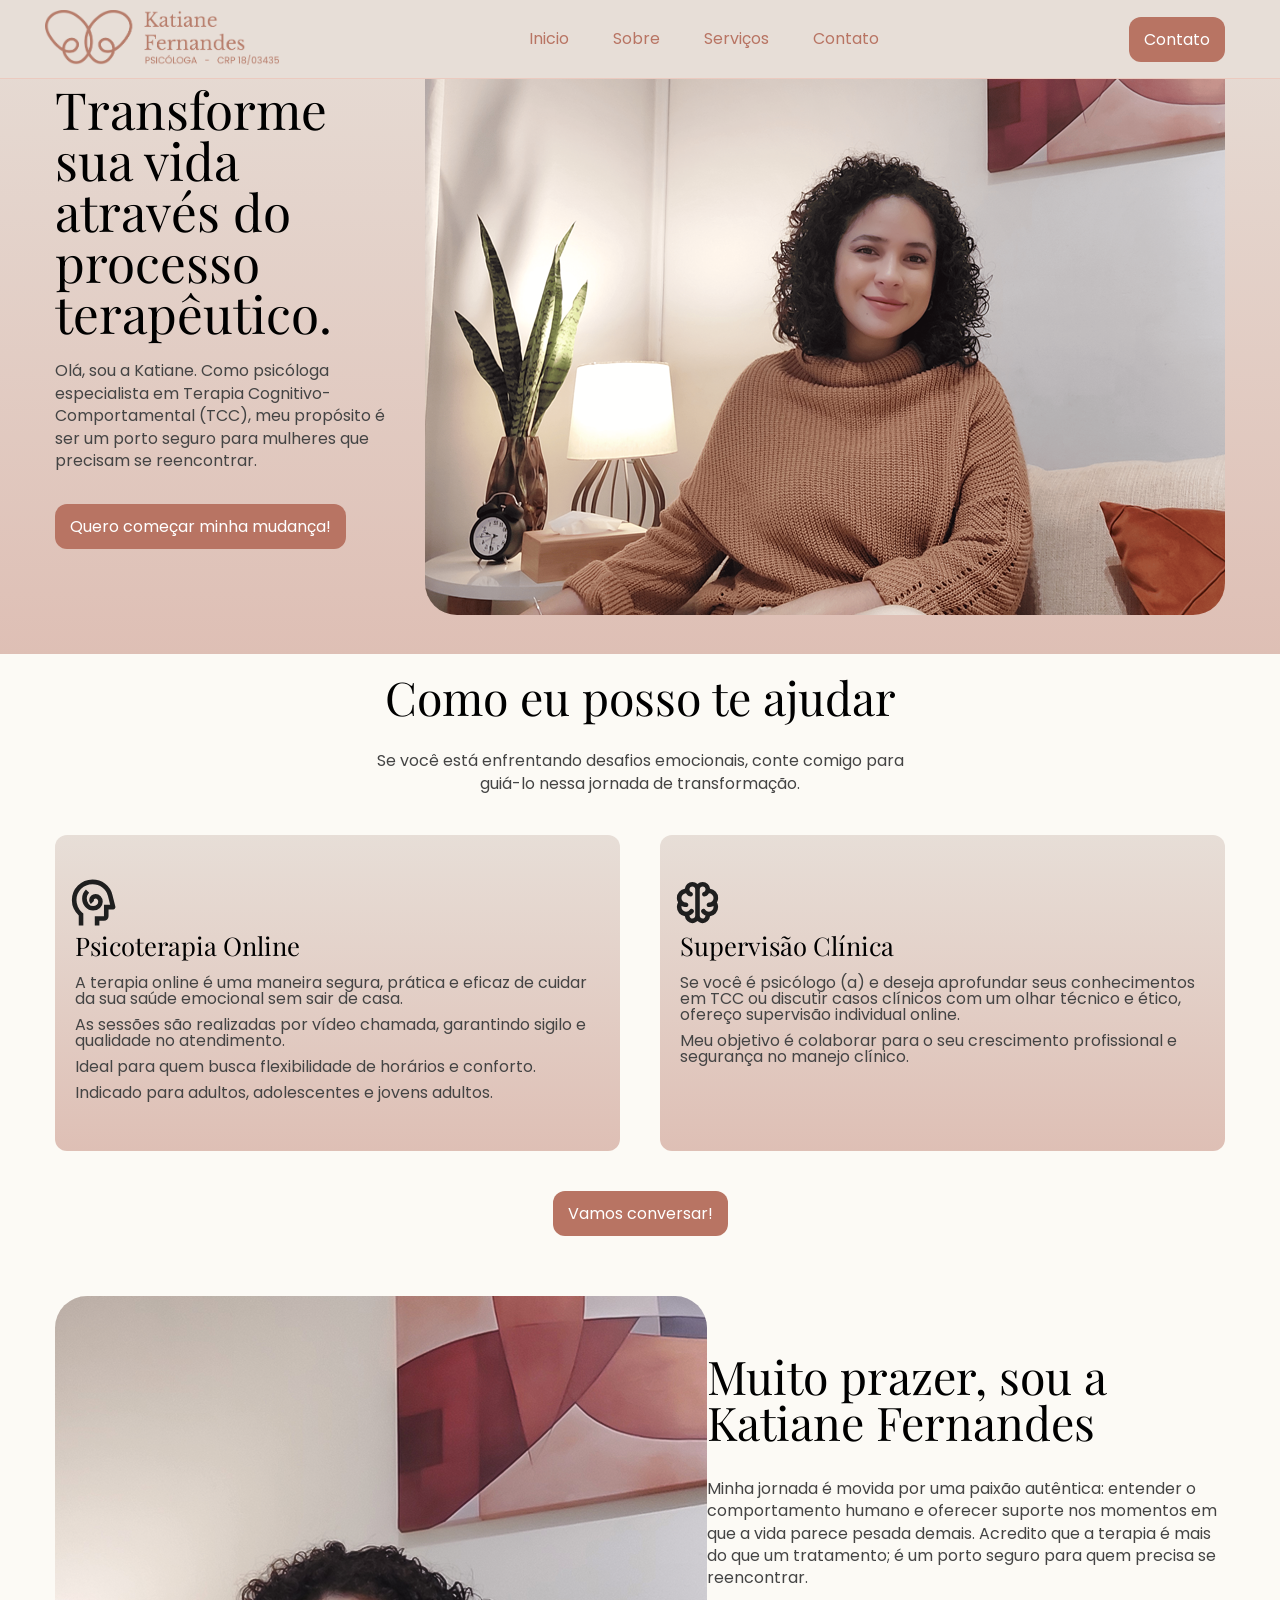
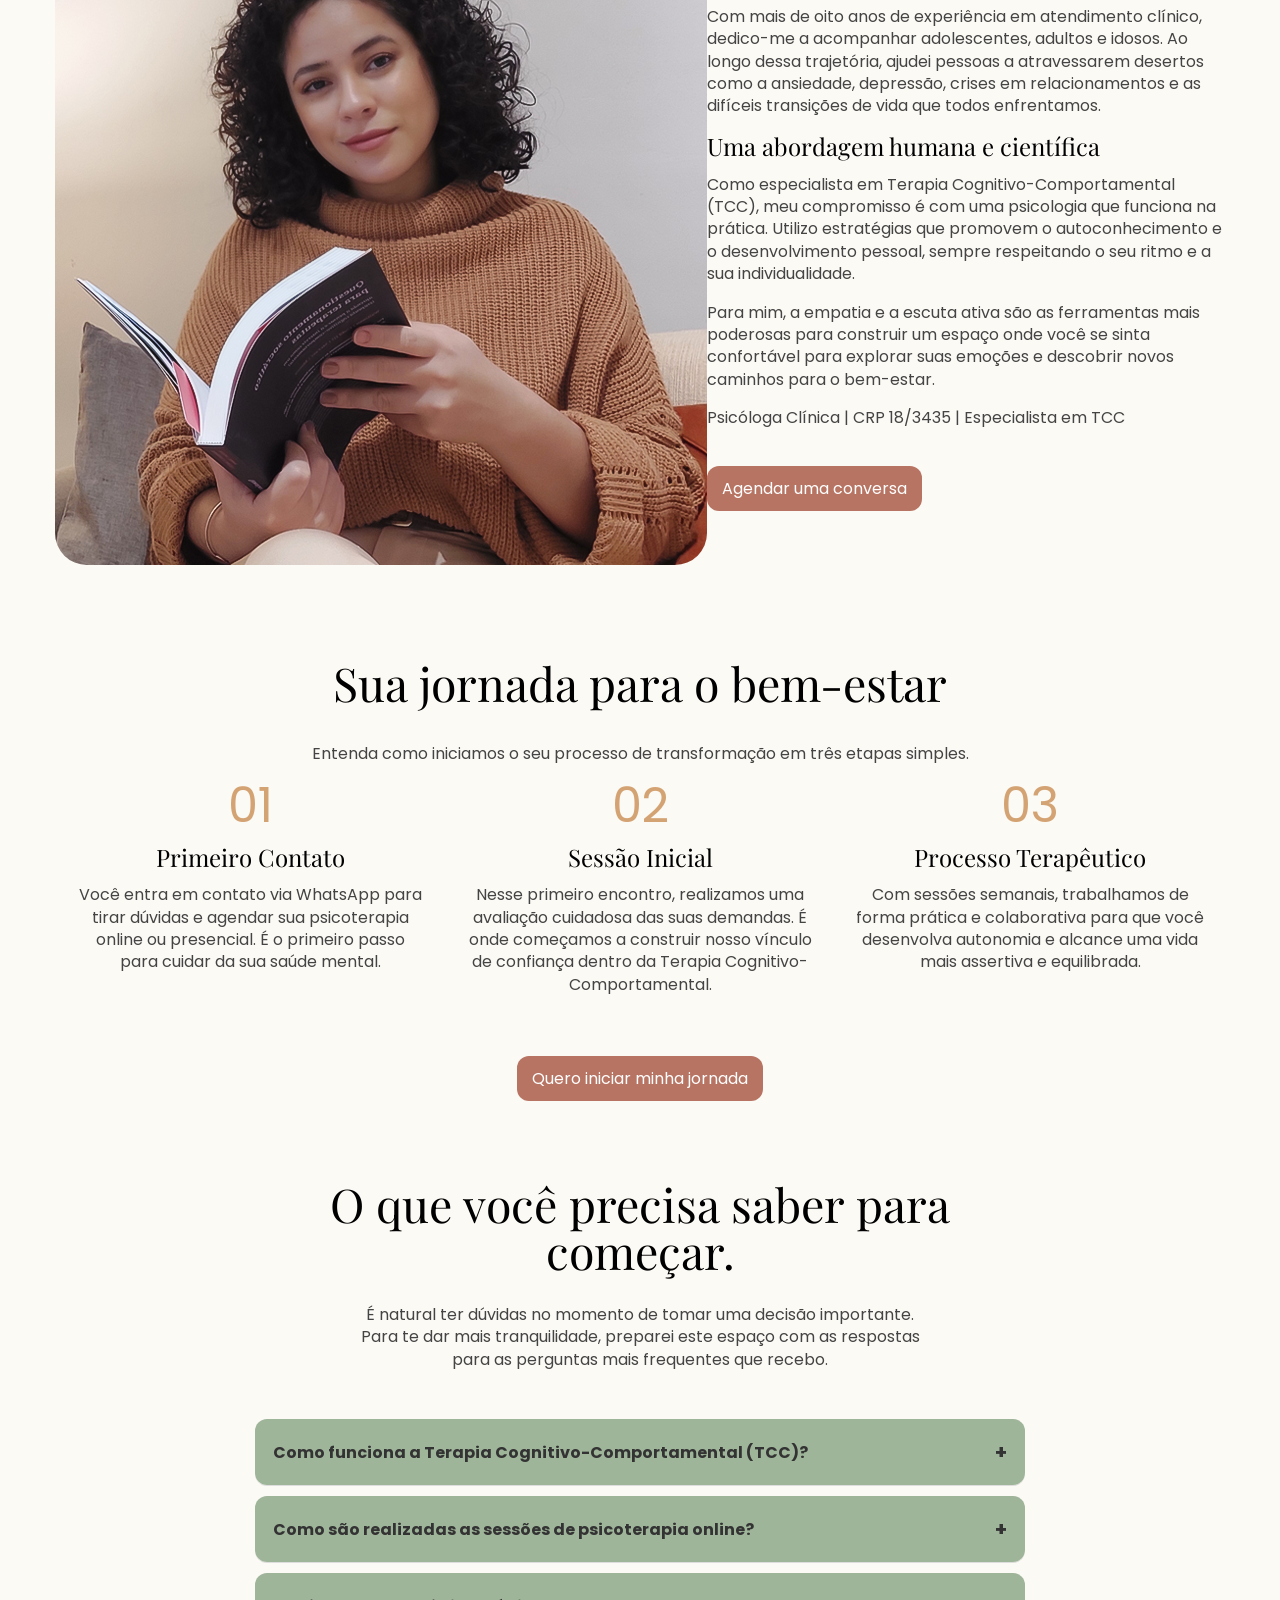
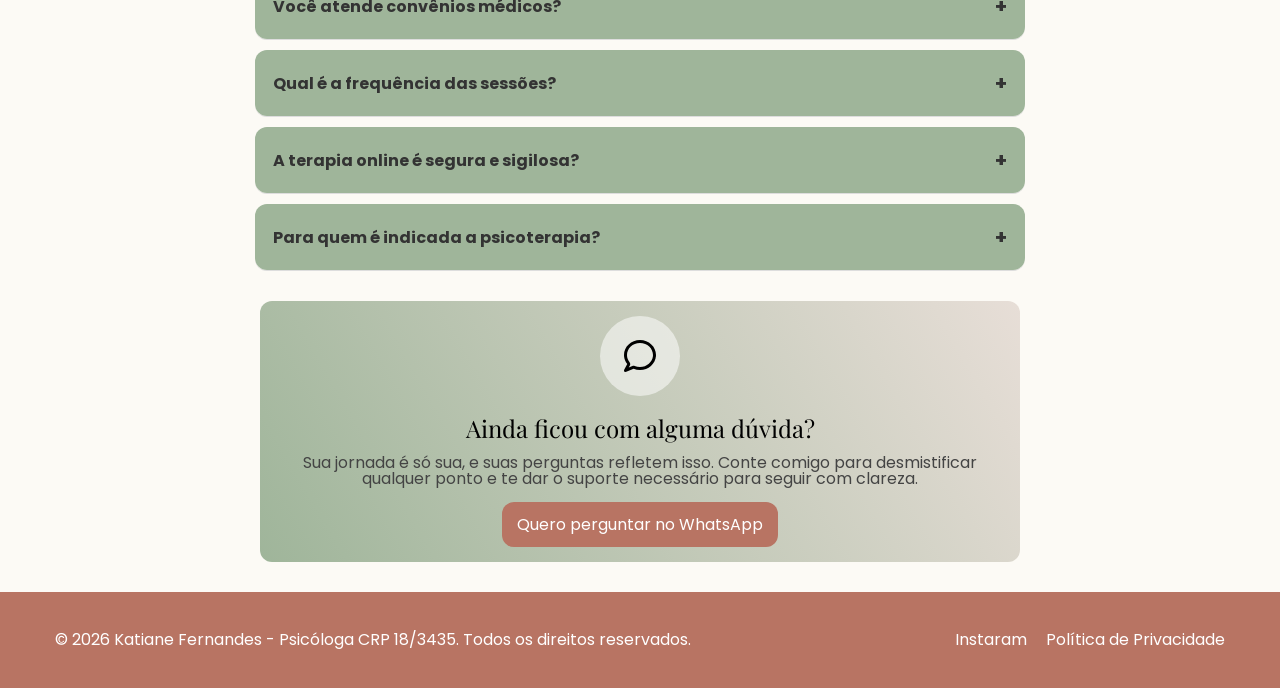
==== index.html @ 96942443 "Add files via upload" ====
<!doctype html>
<html lang="PT-BR" suppresshydrationwarning="true" data-lt-installed="true">
  <head>
    <meta charset="UTF-8" />
    <meta name="viewport" content="width=device-width, initial-scale=1.0" />

    <title>
      Psicóloga Online Katiane Fernandes | Terapia Cognitivo-Comportamental
      (TCC)
    </title>
    <meta
      name="description"
      content="Atendimento psicológico online para mulheres. Especialista em TCC e PBE, a Psicóloga Katiane Fernandes (CRP 18/3435) ajuda no tratamento de ansiedade, depressão e autoconhecimento. Agende sua consulta."
    />
    <meta
      name="keywords"
      content="Psicóloga Online, Terapia Cognitivo-Comportamental, TCC, Saúde Mental Mulher, Ansiedade, Depressão, Katiane Fernandes"
    />

    <meta property="og:title" content="Katiane Fernandes - Psicóloga TCC" />
    <meta
      property="og:description"
      content="Transforme sua vida através da psicoterapia online. Especialista em TCC."
    />
    <meta property="og:image" content="assets/katiane.png" />
    <meta property="og:url" content="https://katianefernandes.com.br" />
    <link rel="preconnect" href="https://fonts.googleapis.com" />

    <link rel="preconnect" href="https://fonts.gstatic.com" crossorigin />
    <link
      href="https://fonts.googleapis.com/css2?family=Playfair+Display:ital,wght@0,400..900;1,400..900&family=Poppins&display=swap"
      rel="stylesheet"
    />

    <link rel="stylesheet" href="css/main.css" />

    <script type="application/ld+json">
      {
        "@context": "https://schema.org",
        "@type": "Psychologist",
        "name": "Katiane Fernandes",
        "image": "https://katianefernandes.com.br/assets/katiane.png",
        "description": "Psicóloga especialista em Terapia Cognitivo-Comportamental.",
        "address": {
          "@type": "PostalAddress",
          "addressLocality": "Rio Branco",
          "addressRegion": "MT",
          "addressCountry": "BR"
        },
        "medicalSpecialty": "Psychotherapy",
        "url": "https://katianefernandes.com.br"
      }
    </script>
  </head>
  <body>
    <!--Menu-->
    <header class="header">
      <div class="container flex items-center justify-between">
        <div class="logo">
          <a href="https://katianefernandes.com.br">
            <img
              src="assets/logo-katiane.png"
              alt="Imagem com o logo da Psicóloga Katiane Fernandes, número do CRP 18/3435"
            />
          </a>
        </div>
        <nav class="menu hide-element">
          <a href="#hero">Inicio</a>
          <a href="#sobre">Sobre</a>
          <a href="#servicos">Serviços</a>
          <a href="#contato">Contato</a>
        </nav>
        <button class="btn-whatsapp" onclick="toggleModal()">Contato</button>
      </div>
    </header>
    <!--Fim do Menu-->

    <!--Hero-->

    <section id="hero" class="hero">
      <div class="container">
        <div class="container-hero flex items-center">
          <div style="margin-right: 40px">
            <h1>Transforme sua vida através do processo terapêutico.</h1>
            <p>
              Olá, sou a Katiane. Como psicóloga especialista em Terapia
              Cognitivo-Comportamental (TCC), meu propósito é ser um porto
              seguro para mulheres que precisam se reencontrar.
            </p>
            <button class="btn-whatsapp" onclick="toggleModal()">
              Quero começar minha mudança!
            </button>
          </div>
          <div class="img-hero">
            <img
              style="max-width: 800px; border-radius: 2rem"
              src="assets/katiane.png"
              alt="Katiane Fernandes, Psicóloga Clínica especialista em TCC e PBE atendendo em seu consultório."
            />
          </div>
        </div>
      </div>
    </section>

    <section id="servicos" class="servicos-container">
      <div class="container">
        <h2>Como eu posso te ajudar</h2>
        <p>
          Se você está enfrentando desafios emocionais, conte comigo para
          guiá-lo nessa jornada de transformação.
        </p>
      </div>

      <div class="container flex justify-between">
        <div class="card-servicos">
          <div>
            <img
              src="assets/adulto.svg"
              alt="Icone de uma pessoa"
              aria-hidden="true"
            />
            <h3>Psicoterapia Online</h3>

            <ul>
              <li>
                <p>
                  A terapia online é uma maneira segura, prática e eficaz de
                  cuidar da sua saúde emocional sem sair de casa.
                </p>
              </li>
              <li>
                <p>
                  As sessões são realizadas por vídeo chamada, garantindo sigilo
                  e qualidade no atendimento.
                </p>
              </li>
              <li>
                <p>
                  Ideal para quem busca flexibilidade de horários e conforto.
                </p>
              </li>
              <li>
                <p>Indicado para adultos, adolescentes e jovens adultos.</p>
              </li>
            </ul>
          </div>
        </div>

        <div class="card-servicos">
          <div>
            <img
              src="assets/brain.svg"
              alt="Icone de uma pessoa"
              aria-hidden="true"
            />
            <h3>Supervisão Clínica</h3>
            <ul>
              <li>
                <p>
                  Se você é psicólogo (a) e deseja aprofundar seus conhecimentos
                  em TCC ou discutir casos clínicos com um olhar técnico e
                  ético, ofereço supervisão individual online.
                </p>
              </li>
              <li>
                <p>
                  Meu objetivo é colaborar para o seu crescimento profissional e
                  segurança no manejo clínico.
                </p>
              </li>
            </ul>
          </div>
        </div>
      </div>
      <button class="btn btn-whatsapp" onclick="toggleModal()">
        Vamos conversar!
      </button>
    </section>

    <section id="sobre" class="sobre">
      <div class="container flex">
        <div class="img-hero">
          <img
            style="max-width: 800px; border-radius: 2rem"
            src="assets/katiane2.png"
            alt="Katiane Fernandes, Psicóloga Clínica especialista em TCC e PBE atendendo em seu consultório."
          />
        </div>
        <div class="container-hero flex items-center">
          <div>
            <h2>Muito prazer, sou a Katiane Fernandes</h2>

            <p>
              Minha jornada é movida por uma paixão autêntica:
              <strong>entender o comportamento humano</strong> e oferecer
              suporte nos momentos em que a vida parece pesada demais. Acredito
              que a terapia é mais do que um tratamento; é um
              <strong>porto seguro</strong> para quem precisa se reencontrar.
            </p>

            <p>
              Com mais de
              <strong>oito anos de experiência em atendimento clínico</strong>,
              dedico-me a acompanhar adolescentes, adultos e idosos. Ao longo
              dessa trajetória, ajudei pessoas a atravessarem desertos como a
              <strong>ansiedade, depressão</strong>, crises em relacionamentos e
              as difíceis transições de vida que todos enfrentamos.
            </p>

            <h3>Uma abordagem humana e científica</h3>
            <p>
              Como especialista em
              <strong>Terapia Cognitivo-Comportamental (TCC)</strong>, meu
              compromisso é com uma psicologia que funciona na prática. Utilizo
              estratégias que promovem o <strong>autoconhecimento</strong> e o
              desenvolvimento pessoal, sempre respeitando o seu ritmo e a sua
              individualidade.
            </p>

            <p>
              Para mim, a <strong>empatia e a escuta ativa</strong> são as
              ferramentas mais poderosas para construir um espaço onde você se
              sinta confortável para explorar suas emoções e descobrir novos
              caminhos para o bem-estar.
            </p>

            <div class="info-adicional">
              <p>Psicóloga Clínica | CRP 18/3435 | Especialista em TCC</p>
            </div>

            <button
              class="btn-whatsapp"
              onclick="toggleModal()"
              style="margin-top: 20px"
            >
              Agendar uma conversa
            </button>
          </div>
        </div>
      </div>
    </section>

    <section class="jornada-container" id="como-funciona">
      <div class="container">
        <div>
          <h2>Sua jornada para o bem-estar</h2>
          <p>
            Entenda como iniciamos o seu processo de transformação em três
            etapas simples.
          </p>
        </div>

        <div class="flex justify-between wrap">
          <div class="card-jornada">
            <div style="font-size: 3rem; color: #d4a373; margin-bottom: 15px">
              01
            </div>
            <h3>Primeiro Contato</h3>
            <p>
              Você entra em contato via WhatsApp para tirar dúvidas e agendar
              sua
              <strong>psicoterapia online</strong> ou presencial. É o primeiro
              passo para cuidar da sua <strong>saúde mental</strong>.
            </p>
          </div>

          <div class="card-jornada">
            <div style="font-size: 3rem; color: #d4a373; margin-bottom: 15px">
              02
            </div>
            <h3>Sessão Inicial</h3>
            <p>
              Nesse primeiro encontro, realizamos uma avaliação cuidadosa das
              suas demandas. É onde começamos a construir nosso vínculo de
              confiança dentro da
              <strong>Terapia Cognitivo-Comportamental</strong>.
            </p>
          </div>

          <div class="card-jornada">
            <div style="font-size: 3rem; color: #d4a373; margin-bottom: 15px">
              03
            </div>
            <h3>Processo Terapêutico</h3>
            <p>
              Com sessões semanais, trabalhamos de forma prática e colaborativa
              para que você desenvolva autonomia e alcance uma vida mais
              assertiva e equilibrada.
            </p>
          </div>
        </div>

        <div style="text-align: center; margin-top: 40px">
          <button class="btn-whatsapp" onclick="toggleModal()">
            Quero iniciar minha jornada
          </button>
        </div>
      </div>
    </section>

    <section class="faq-container">
      <div class="container flex wrap center-justify">
        <h2>O que você precisa saber para começar.</h2>
        <p>
          É natural ter dúvidas no momento de tomar uma decisão importante. Para
          te dar mais tranquilidade, preparei este espaço com as respostas para
          as perguntas mais frequentes que recebo.
        </p>
      </div>

      <div class="faq-item">
        <button class="faq-question">
          Como funciona a Terapia Cognitivo-Comportamental (TCC)?
          <span class="icon">+</span>
        </button>
        <div class="faq-answer">
          <p>
            A TCC é uma abordagem focada no presente e orientada a metas.
            Trabalhamos juntos para identificar e modificar padrões de
            pensamentos e comportamentos que geram sofrimento, buscando
            estratégias práticas para lidar com os desafios do dia a dia.
          </p>
        </div>
      </div>

      <div class="faq-item">
        <button class="faq-question">
          Como são realizadas as sessões de psicoterapia online?<span
            class="icon"
            >+</span
          >
        </button>
        <div class="faq-answer">
          <p>
            As sessões são feitas via videochamada (geralmente Google Meet ou
            WhatsApp), com duração de 50 minutos. É necessário que você esteja
            em um local reservado para garantir sua privacidade e uma boa
            conexão de internet.
          </p>
        </div>
      </div>

      <div class="faq-item">
        <button class="faq-question">
          Você atende convênios médicos?<span class="icon">+</span>
        </button>
        <div class="faq-answer">
          <p>
            Os atendimentos são particulares, porém, emito recibos que podem ser
            utilizados para solicitar o reembolso junto ao seu plano de saúde,
            dependendo das condições do seu contrato.
          </p>
        </div>
      </div>

      <div class="faq-item">
        <button class="faq-question">
          Qual é a frequência das sessões? <span class="icon">+</span>
        </button>
        <div class="faq-answer">
          <p>
            Normalmente, as sessões ocorrem uma vez por semana. Essa
            regularidade é fundamental, especialmente no início do processo,
            para que possamos estabelecer um vínculo terapêutico sólido e obter
            resultados efetivos.
          </p>
        </div>
      </div>

      <div class="faq-item">
        <button class="faq-question">
          A terapia online é segura e sigilosa? <span class="icon">+</span>
        </button>
        <div class="faq-answer">
          <p>
            im. O sigilo ético profissional é um pilar da psicologia e se aplica
            integralmente ao atendimento online, seguindo as diretrizes do
            Conselho Federal de Psicologia (CFP).
          </p>
        </div>
      </div>

      <div class="faq-item">
        <button class="faq-question">
          Para quem é indicada a psicoterapia? <span class="icon">+</span>
        </button>
        <div class="faq-answer">
          <p>
            Para qualquer pessoa que deseje autoconhecimento ou que esteja
            enfrentando dificuldades emocionais como ansiedade, depressão,
            estresse, problemas de relacionamento ou transições de vida.
          </p>
        </div>
      </div>
    </section>

    <section id="contato" class="contato-container">
      <div class="container">
        <div class="img">
          <img src="assets/comment.svg" alt="Icone de balão" />
        </div>
        <h3>Ainda ficou com alguma dúvida?</h3>
        <p>
          Sua jornada é só sua, e suas perguntas refletem isso. Conte comigo
          para desmistificar qualquer ponto e te dar o suporte necessário para
          seguir com clareza.
        </p>
        <button class="btn btn-whatsapp" onclick="toggleModal()">
          Quero perguntar no WhatsApp
        </button>
      </div>
    </section>

    <div class="modal-overlay" id="modalOverlay">
      <div class="modal-content">
        <span class="close-btn" onclick="toggleModal()">&times;</span>
        <p>
          Preencha os campos abaixo para que a Dra. Katiane possa te ajudar da
          melhor forma.
        </p>
        <input type="text" id="nome" placeholder="Seu nome" required />
        <textarea
          id="mensagem"
          placeholder="Como posso ajudar?"
          required
        ></textarea>
        <button class="btn-send" onclick="enviarWhatsApp()">
          Enviar para WhatsApp
        </button>
      </div>
    </div>

    <!--footer-->
    <footer class="footer">
      <div class="container flex items-center justify-between">
        <div>
          <p>
            © 2026 Katiane Fernandes - Psicóloga CRP 18/3435. Todos os direitos
            reservados.
          </p>
        </div>
        <nav class="nav-footer">
          <a href="https://www.instagram.com/psikatianeefernandes/">Instaram</a>
          <a href="/politica-privacidade.html">Política de Privacidade</a>
        </nav>
      </div>
    </footer>

    <script src="js/app.js"></script>
  </body>
</html>
---- css/main.css ----
/* VARIAVEIS */
:root {
  --cor-principal: #b87463;
  --cor-secundaria: #9fb59a;
  --fundo-claro: #e7ded7;
  --apoio-quente: #d8b8a2;
  --bg-color: #fcfaf5;
}

/* RESET CSS */

html,
body,
div,
span,
applet,
object,
iframe,
h1,
h2,
h3,
h4,
h5,
h6,
p,
blockquote,
pre,
a,
abbr,
acronym,
address,
big,
cite,
code,
del,
dfn,
em,
img,
ins,
kbd,
q,
s,
samp,
small,
strike,
strong,
sub,
sup,
tt,
var,
b,
u,
i,
center,
dl,
dt,
dd,
ol,
ul,
li,
fieldset,
form,
label,
legend,
table,
caption,
tbody,
tfoot,
thead,
tr,
th,
td,
article,
aside,
canvas,
details,
embed,
figure,
figcaption,
footer,
header,
hgroup,
menu,
nav,
output,
ruby,
section,
summary,
time,
mark,
audio,
video {
  margin: 0;
  padding: 0;
  border: 0;
  font-size: 100%;
  font: inherit;
  vertical-align: baseline;
}
/* HTML5 display-role reset for older browsers */
article,
aside,
details,
figcaption,
figure,
footer,
header,
hgroup,
menu,
nav,
section {
  display: block;
}
body {
  line-height: 1;
}
ol,
ul {
  list-style: none;
}
blockquote,
q {
  quotes: none;
}
blockquote:before,
blockquote:after,
q:before,
q:after {
  content: "";
  content: none;
}
table {
  border-collapse: collapse;
  border-spacing: 0;
}

a {
  text-decoration: none;
}

p {
  color: #444444;
}

html {
  scroll-behavior: smooth;
}

body,
button,
input,
textarea {
  font-family: "Poppins", sans-serif;
  font-weight: 400;
  font-style: normal;
  background-color: var(--bg-color);
}

h1,
h2,
h3 {
  font-family: "Playfair Display", serif;
  font-optical-sizing: auto;
  font-style: normal;
  color: black;
}

/* buttons */

.btn {
  margin: 0 auto;
  display: block;
}

.btn-whatsapp {
  background: var(--cor-principal);
  border: none;
  font-family: "Poppins", sans-serif;
  color: white;
  padding: 10px 15px;
  font-size: 1em;
  border-radius: 12px;
  cursor: pointer;
  transition: all 0.2s ease-in-out;
}

.btn-whatsapp:hover,
.btn-whatsapp:active {
  transform: scale(1.05);
}

/* CLASSES */

.container {
  width: 100%;
  max-width: 1170px;
  margin: 0 auto;
  box-sizing: border-box;
}

.flex {
  display: flex;
}

.wrap {
  flex-wrap: wrap;
}

.items-center {
  align-items: center;
}

.justify-between {
  justify-content: space-between;
}

.center-justify {
  justify-content: center;
}

.around-space {
  justify-content: space-around;
}

.header {
  border-bottom: 1px solid #eeafa070;
  position: sticky;
  top: 0;
  left: 0;
  width: 100%;
  z-index: 1000;
  padding: 10px 0;
  background-color: #e7ded7;
}

.menu a {
  padding: 0 20px;
}

.menu a,
.nav-footer {
  text-decoration: none;
  color: var(--cor-principal);
}

.menu a:hover {
  text-decoration: underline;
}

.logo a img {
  height: 55px;
  margin-left: -10px;
}

.hero {
  margin-top: -100px;
  background: linear-gradient(
    180deg,
    rgba(231, 222, 215, 1) 0%,
    rgba(184, 116, 99, 0.44) 100%
  );
}

.hero .container-hero {
  min-height: 75vh;
}

.hero .container-hero h1 {
  font-size: 3.2rem;
  margin-bottom: 1.3rem;
}

.hero .container-hero p {
  font-size: 1rem;
  line-height: 1.4rem;
  margin-bottom: 2rem;
}

.servicos-container {
  margin-left: auto;
  margin-right: auto;
  margin-bottom: 40px;
  padding: 20px;
}

.servicos-container h2 {
  text-align: center;
  font-size: 2.9rem;
  margin-bottom: 30px;
}

.servicos-container .container > p {
  margin-left: auto;
  margin-right: auto;
  margin-bottom: 40px;
  text-align: center;
  font-size: 1rem;
  max-width: 560px;
  line-height: 1.4rem;
}

.card-servicos {
  max-width: 525px;
  background: linear-gradient(
    180deg,
    rgba(231, 222, 215, 1) 0%,
    rgba(184, 116, 99, 0.44) 100%
  );
  padding: 40px 20px;
  border-radius: 12px;
  margin-bottom: 40px;
  text-align: left;
}

.card-servicos img {
  width: 55px;
  margin-left: -10px;
}

.card-servicos h3 {
  font-size: 1.6rem;
  margin-bottom: 1rem;
}

.card-servicos ul li {
  margin-bottom: 10px;
}

.sobre {
  margin-bottom: 2rem;
}

.sobre h2 {
  font-size: 2.9rem;
  margin-bottom: 2rem;
}

.sobre h3 {
  font-size: 1.5rem;
  margin-bottom: 1rem;
}

.sobre p {
  line-height: 1.4rem;
  margin-bottom: 1rem;
}

.jornada-container {
  padding: 60px 0;
  text-align: center;
}

.jornada-container h2 {
  font-size: 2.9rem;
  font-family: "Playfair Display", serif;
  margin-bottom: 40px;
}

.jornada-container h3 {
  font-size: 1.5rem;
  margin-bottom: 15px;
}

.card-jornada {
  flex: 1;
  min-width: 280px;
  text-align: center;
  padding: 20px;
}

.card-jornada p {
  line-height: 1.4rem;
  text-align: center;
}

/* Estilo geral do container */
.faq-container {
  max-width: 770px;
  margin: 0 auto;
  padding: 20px;
}

.faq-container h2 {
  text-align: center;
  font-size: 2.9rem;
  margin-bottom: 30px;
}

.faq-container .container p {
  text-align: center;
  font-size: 1rem;
  max-width: 560px;
  line-height: 1.4rem;
  margin-bottom: 3rem;
}

/* Estilo de cada item do FAQ */
.faq-item {
  border-bottom: 1px solid #ddd;
  margin-bottom: 10px;
  border-radius: 12px;
}

/* Estilo do botão de pergunta */
.faq-question {
  background-color: var(--cor-secundaria);
  color: #333;
  cursor: pointer;
  padding: 18px;
  width: 100%;
  border: none;
  text-align: left;
  outline: none;
  font-size: 16px;
  font-weight: bold;
  border-radius: 12px;
  transition: 0.3s;
  display: flex;
  justify-content: space-between;
  align-items: center;
  transition: all 0.3s ease-in-out;
}

/* Efeito ao passar o mouse ou quando a pergunta está ativa */
.faq-question:hover,
.faq-question.active {
  background-color: var(--cor-secundaria);
  color: white;
}

/* Estilo do conteúdo da resposta (escondido por padrão) */
.faq-answer {
  max-height: 0;
  overflow: hidden;
  transition: max-height 0.3s ease-out;
  background-color: white;
}

.faq-answer p {
  padding: 15px 18px;
  margin: 0;
  color: #555;
  line-height: 1.6;
}

/* Gira o ícone quando aberto */
.faq-question.active .icon {
  transform: rotate(45deg);
  transition: transform 0.3s ease;
}

.icon {
  font-size: 20px;
  transition: transform 0.3s ease;
}

.contato-container {
  max-width: 730px;
  margin-bottom: 30px;
  margin-left: auto;
  margin-right: auto;
  padding: 15px;
  background: linear-gradient(
    60deg,
    rgba(159, 181, 154, 1) 0%,
    rgba(231, 222, 215, 1) 100%
  );
  border-radius: 12px;
}

.contato-container .container > div {
  margin-left: auto;
  margin-right: auto;
  margin-bottom: 20px;
  height: 40px;
  width: 40px;
  padding: 20px;
  background: #ffffff88;
  border-radius: 50%;
}

.contato-container h3 {
  text-align: center;
  font-size: 1.5rem;
  margin-bottom: 15px;
}

.contato-container p {
  text-align: center;
  margin-bottom: 15px;
}

.contato-container button {
  border-radius: 12px;
  cursor: pointer;
  transition: all 0.2s ease-in-out;
  border: none;
}

.contato-container button:hover {
  transform: scale(1.05);
}

/* Overlay do Popup */
.modal-overlay {
  display: none; /* Escondido por padrão */
  position: fixed;
  top: 0;
  left: 0;
  width: 100%;
  height: 100%;
  background: rgba(0, 0, 0, 0.5);
  justify-content: center;
  align-items: center;
  z-index: 1000;
}

/* Caixa do Formulário */
.modal-content {
  background: white;
  padding: 25px;
  border-radius: 10px;
  max-width: 320px;
  box-shadow: 0 5px 15px rgba(0, 0, 0, 0.3);
  position: relative;
}

.modal-content h3 {
  margin-top: 0;
  color: #333;
}

.modal-content p {
  line-height: 1.4em;
}

.modal-content input,
.modal-content textarea {
  width: 100%;
  padding: 10px;
  margin: 10px 0;
  border: 1px solid #ccc;
  border-radius: 5px;
  box-sizing: border-box; /* Garante que o padding não quebre a largura */
}

.modal-content textarea {
  height: 80px;
  resize: none;
}

.btn-send {
  width: 100%;
  padding: 10px;
  background-color: var(--cor-principal);
  color: white;
  border: none;
  border-radius: 5px;
  cursor: pointer;
  font-weight: bold;
  transition: all 0.2 ease-in;
}

.btn-send:hover {
  transform: scale(1.02);
}

/* Botão de Fechar */
.close-btn {
  position: absolute;
  top: 10px;
  right: 15px;
  cursor: pointer;
  font-size: 20px;
  color: #999;
}

/*Rodapé*/

.footer {
  background-color: var(--cor-principal);
  padding: 40px 0;
}

.footer p {
  color: white;
}

.nav-footer a {
  padding-left: 15px;
  text-decoration: none;
  color: white;
}

.nav-footer a:hover {
  text-decoration: underline;
}

@media (max-width: 768px) {
  .container-hero.flex {
    flex-direction: column; /* Coloca o texto em cima e a imagem embaixo */
    text-align: center; /* Centraliza o título e o parágrafo */
    padding: 40px 20px;
  }

  /* Remove a margem lateral que está no HTML e adiciona espaço embaixo */
  .container-hero > div:first-child {
    margin-right: 0 !important;
  }

  /* Garante que a imagem não ultrapasse a largura da tela */
  .img-hero img {
    max-width: 100% !important;
    height: auto;
  }

  .hero {
    margin-top: -20px;
  }

  .hero .container-hero {
    min-height: 65vh;
  }

  /* Ajusta o tamanho do título no celular para não ocupar a tela toda */
  .hero h1 {
    font-size: 1.8rem;
    line-height: 1.3;
  }

  .logo a img {
    height: 40px;
  }

  .hide-element {
    display: none;
  }

  .servicos-container .flex {
    flex-direction: column;
    align-items: center;
  }

  .sobre {
    margin-bottom: 0;
  }

  .sobre h3 {
    font-size: 1.5rem;
    margin-bottom: 1rem;
  }

  /* Ajuste específico para a seção Sobre */
  .sobre .container.flex {
    flex-direction: column; /* Faz a imagem ficar em cima do texto */
    text-align: center; /* Centraliza o texto no celular */
  }

  .sobre .container-hero > div {
    margin-left: 0 !important;
    margin-top: 20px;
  }

  /* Ajuste para a div da imagem no sobre */
  .sobre .img-hero {
    margin-bottom: 30px; /* Cria espaço entre a foto e o início do texto */
  }

  .sobre .img-hero img {
    max-width: 100% !important; /* Garante que a foto não vaze da tela */
    height: auto;
  }

  /* Remove a margem lateral que estava no HTML */
  .texto-sobre {
    margin-left: 0 !important;
    padding: 0 15px; /* Adiciona um respiro nas laterais */
  }

  .footer {
    text-align: center;
    padding: 10px;
  }

  .footer .container {
    flex-wrap: wrap;
    justify-content: center;
  }

  .footer .container p {
    margin-bottom: 10px;
  }
}
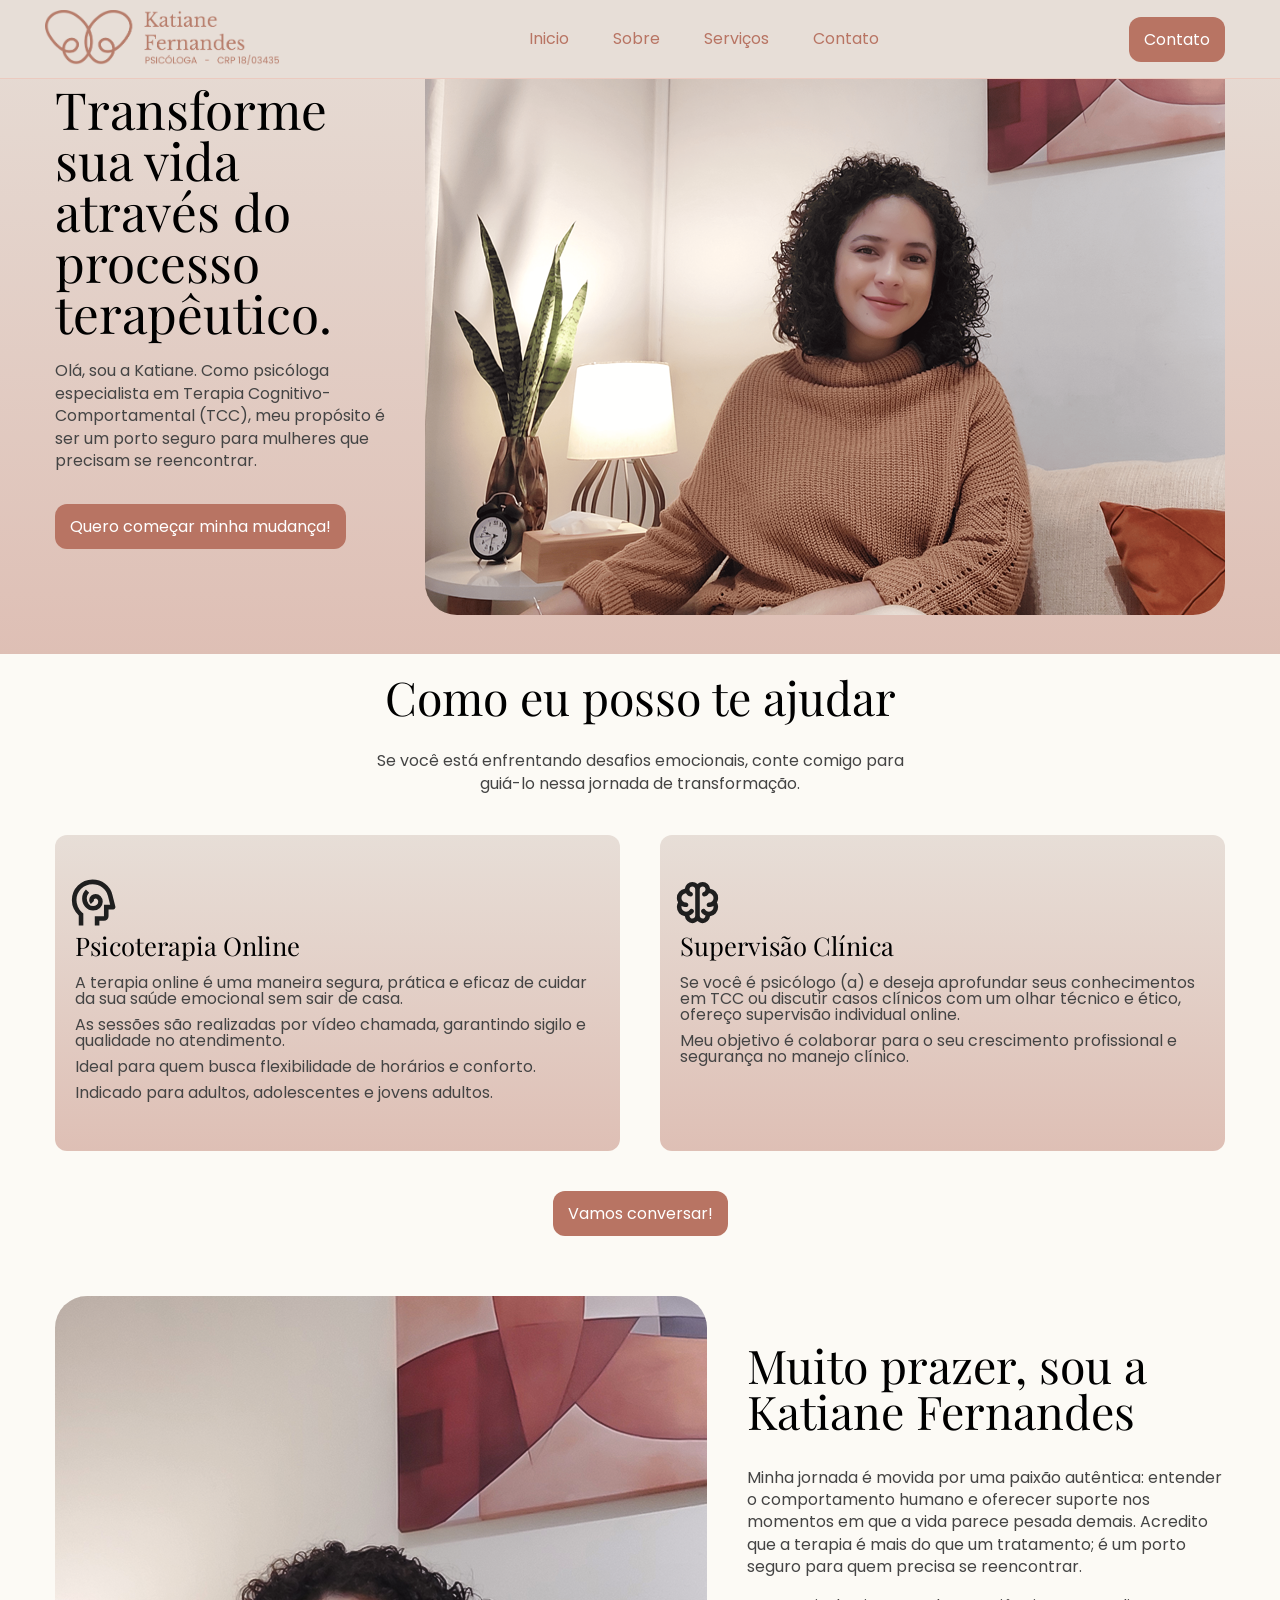
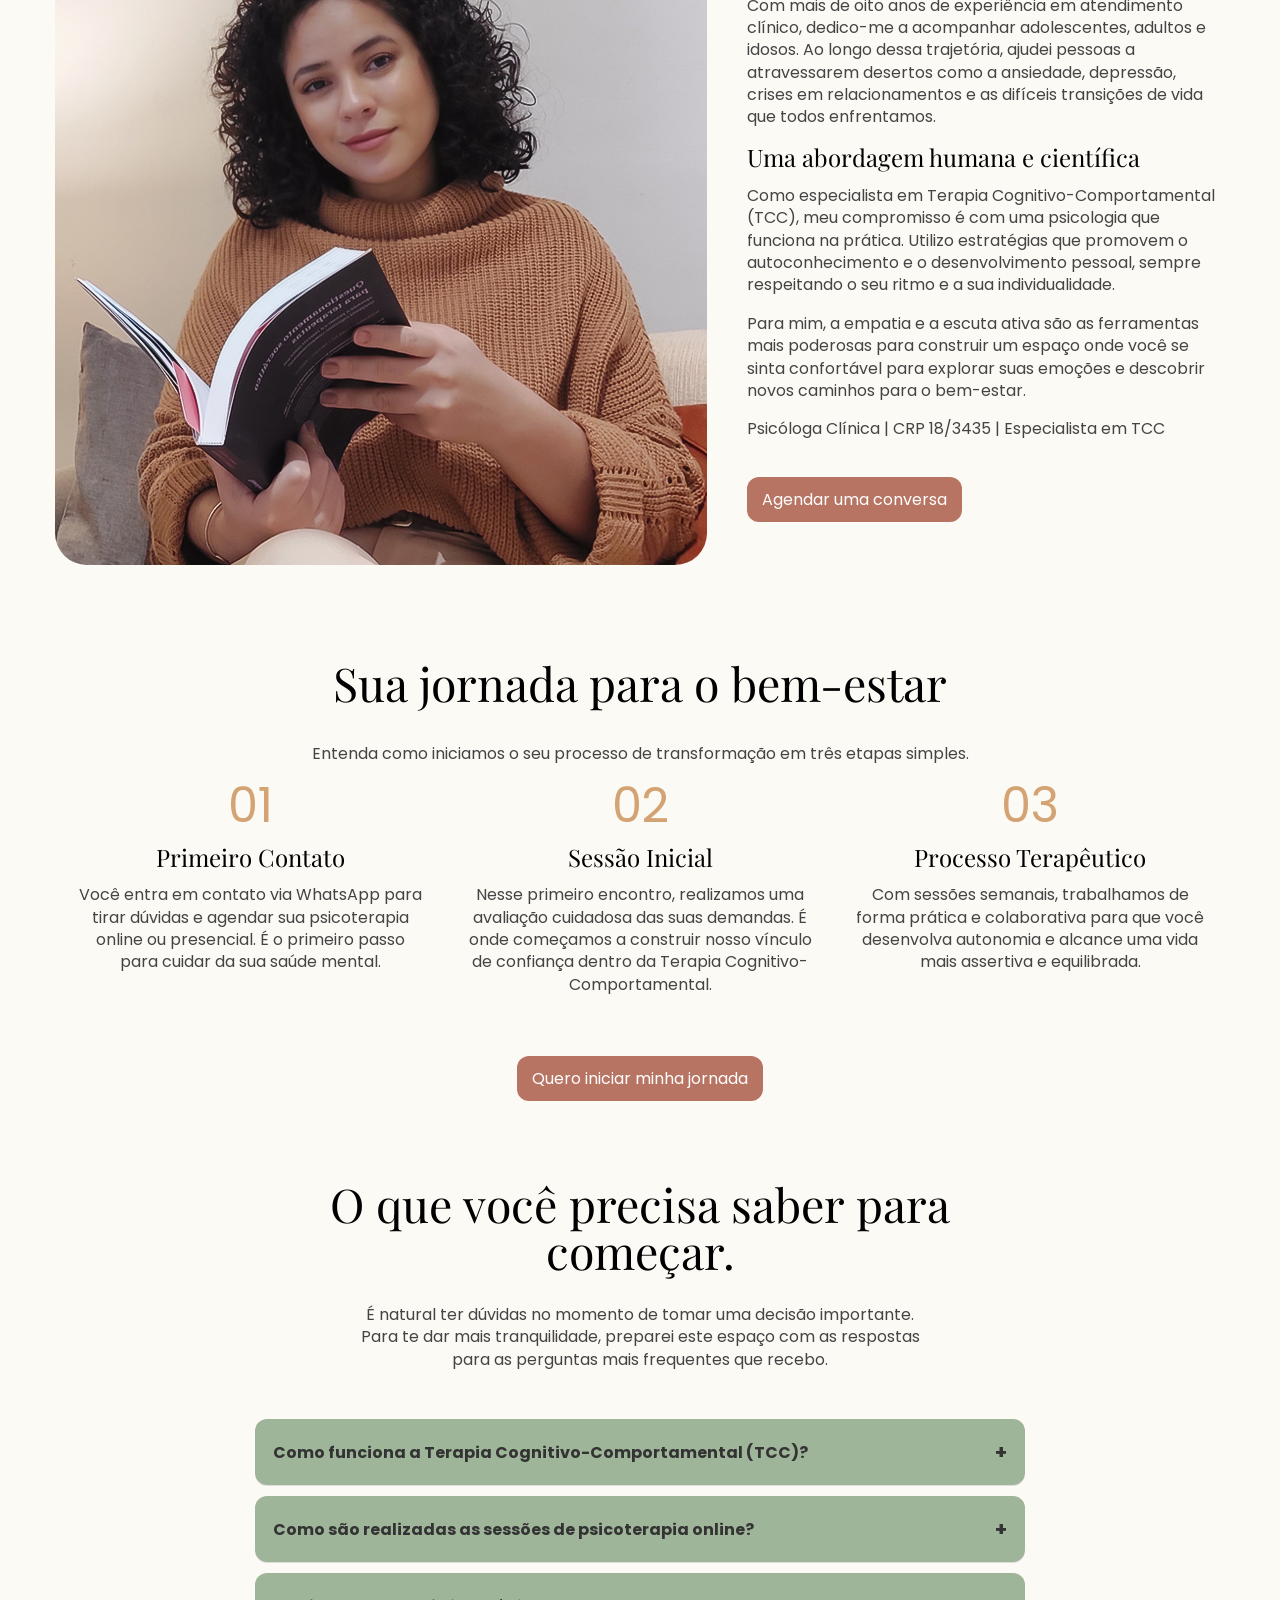
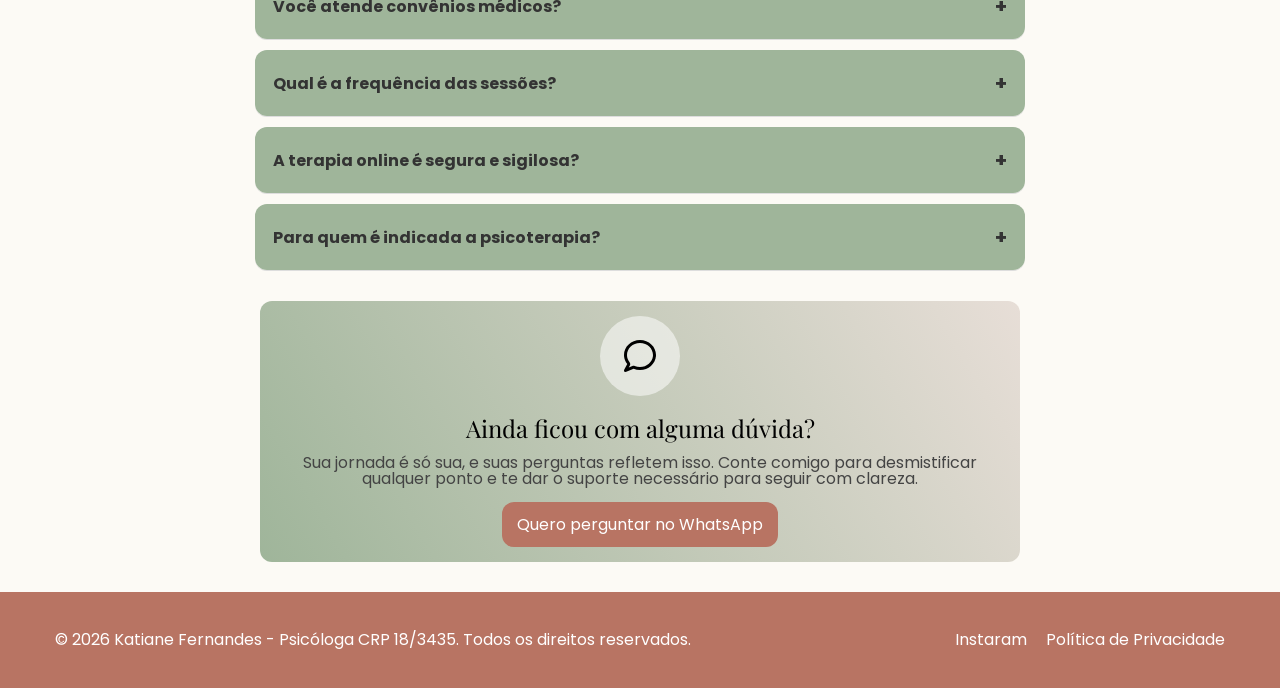
==== commit c05b0ae2: "Update index.html adiciona margin-left no arquivo na parte do sobre" ====
--- a/index.html
+++ b/index.html
@@ -187,7 +187,7 @@
           />
         </div>
         <div class="container-hero flex items-center">
-          <div>
+          <div style="margin-left: 40px">
             <h2>Muito prazer, sou a Katiane Fernandes</h2>
 
             <p>
@@ -449,3 +449,4 @@
     <script src="js/app.js"></script>
   </body>
 </html>
+
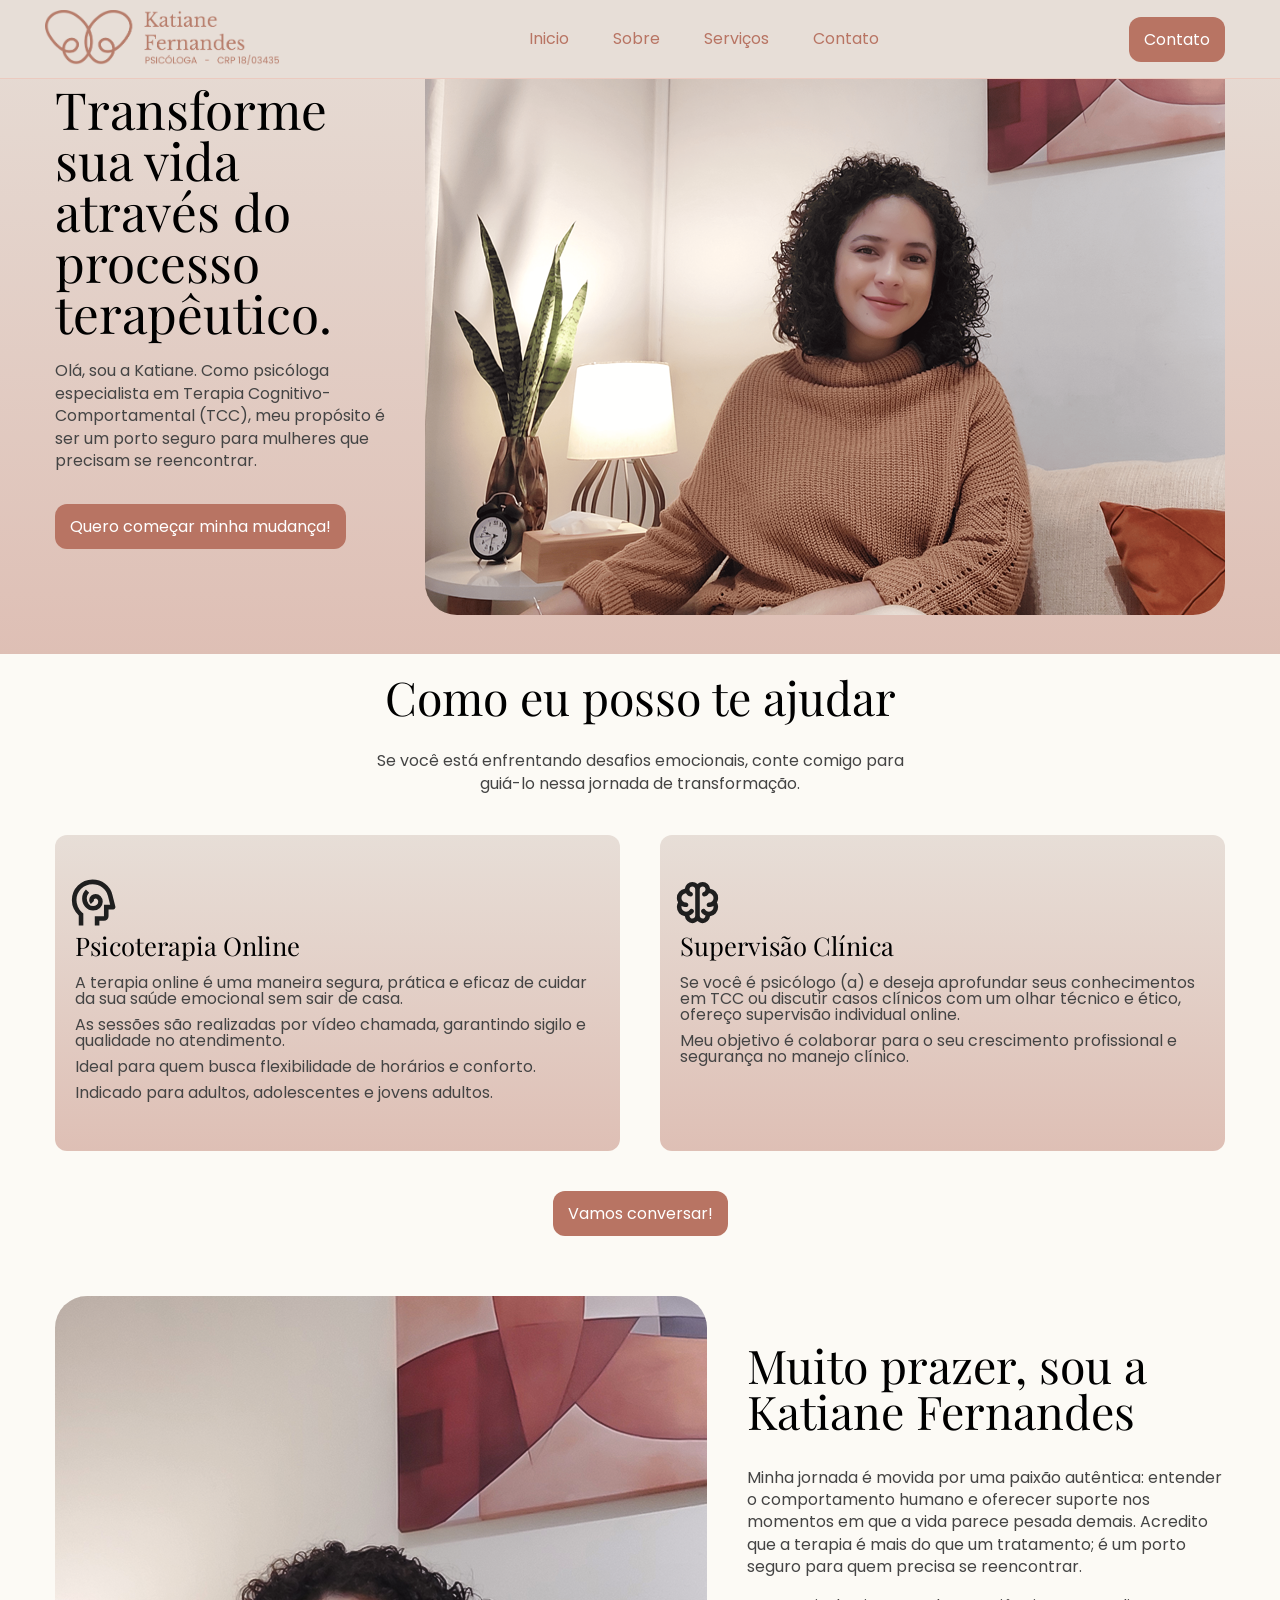
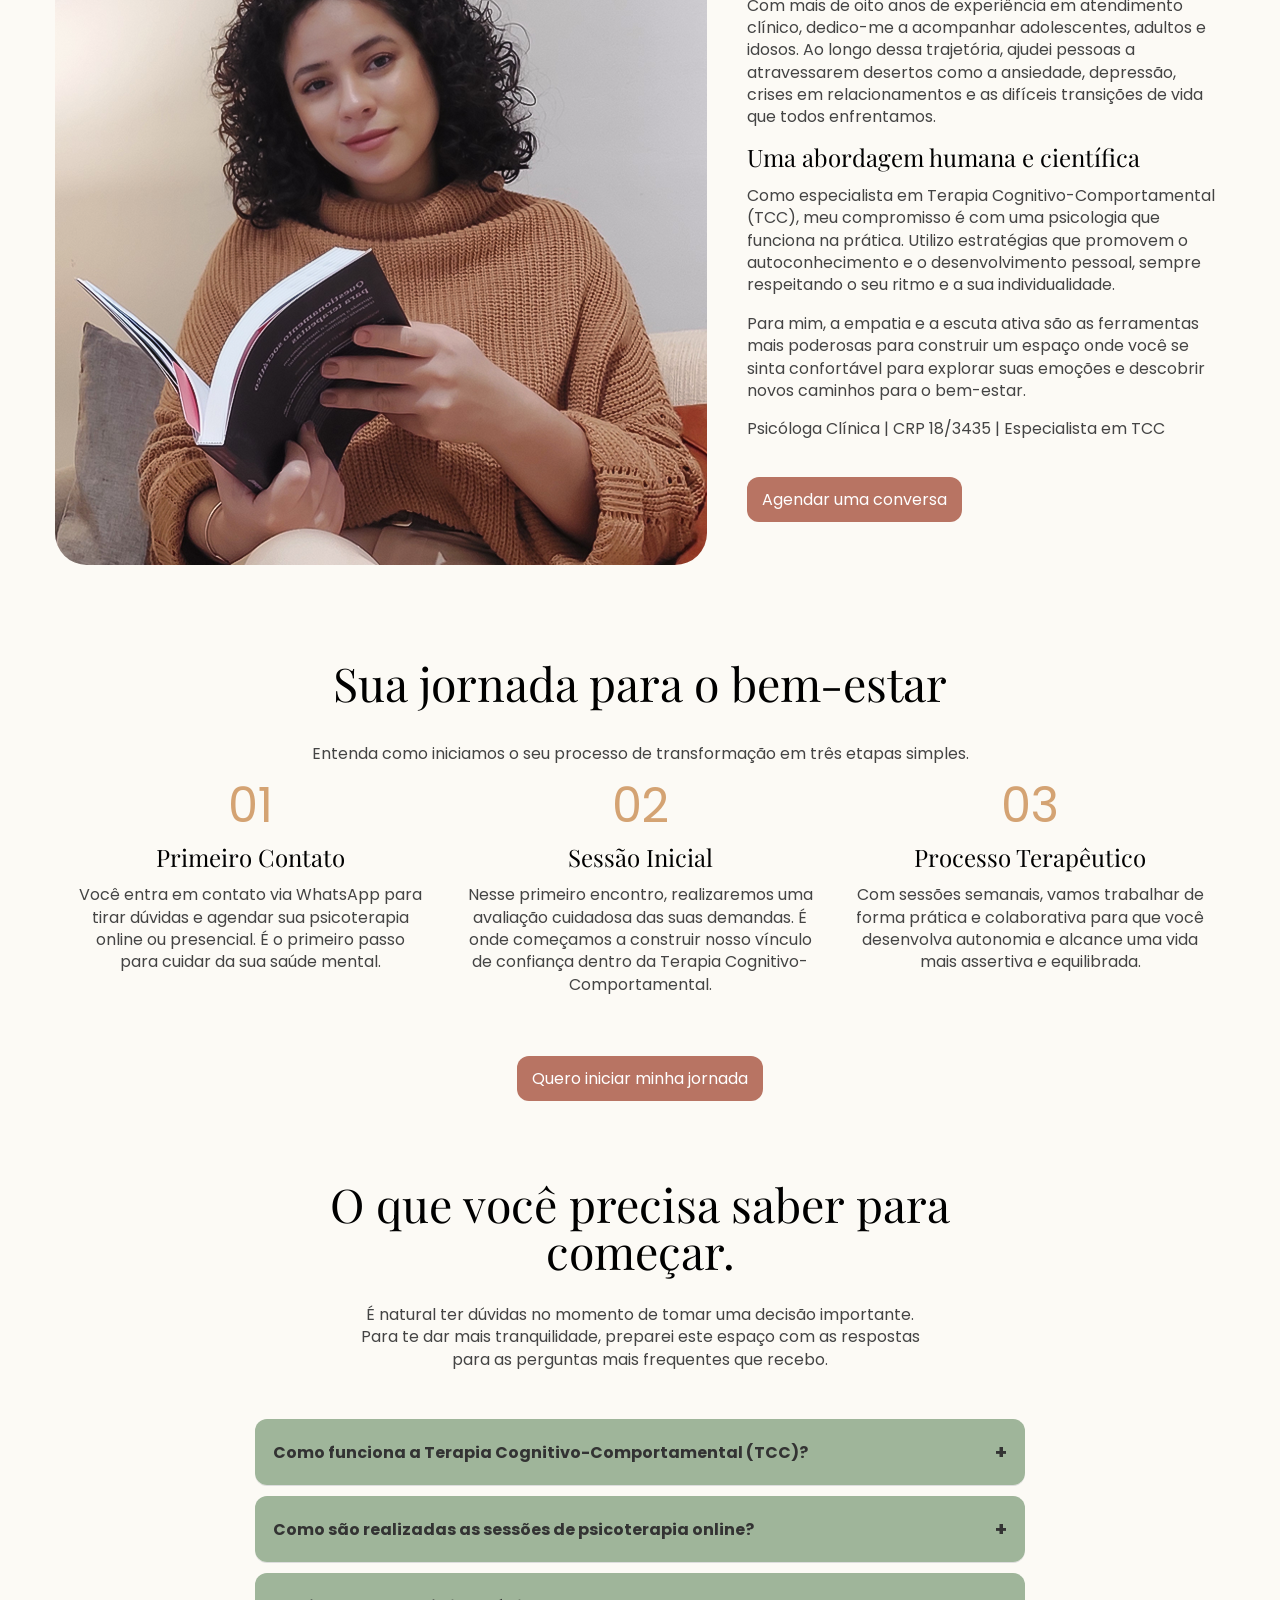
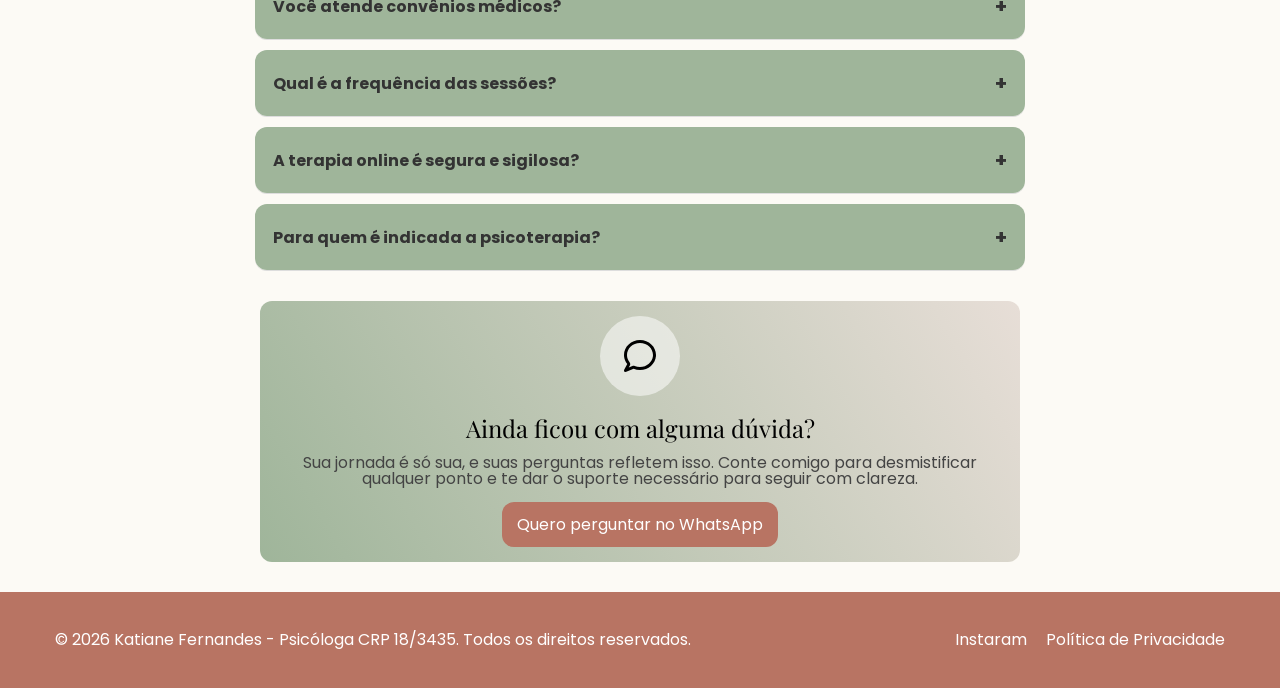
==== commit b4531532: "arrumando o texto da parte da jornada" ====
--- a/index.html
+++ b/index.html
@@ -270,7 +270,7 @@
             </div>
             <h3>Sessão Inicial</h3>
             <p>
-              Nesse primeiro encontro, realizamos uma avaliação cuidadosa das
+              Nesse primeiro encontro, realizaremos uma avaliação cuidadosa das
               suas demandas. É onde começamos a construir nosso vínculo de
               confiança dentro da
               <strong>Terapia Cognitivo-Comportamental</strong>.
@@ -283,9 +283,9 @@
             </div>
             <h3>Processo Terapêutico</h3>
             <p>
-              Com sessões semanais, trabalhamos de forma prática e colaborativa
-              para que você desenvolva autonomia e alcance uma vida mais
-              assertiva e equilibrada.
+              Com sessões semanais, vamos trabalhar de forma prática e
+              colaborativa para que você desenvolva autonomia e alcance uma vida
+              mais assertiva e equilibrada.
             </p>
           </div>
         </div>
@@ -449,4 +449,3 @@
     <script src="js/app.js"></script>
   </body>
 </html>
-
--- a/css/main.css
+++ b/css/main.css
@@ -610,6 +610,7 @@
 
   /* Garante que a imagem não ultrapasse a largura da tela */
   .img-hero img {
+    margin-top: 20px;
     max-width: 100% !important;
     height: auto;
   }
@@ -643,6 +644,7 @@
 
   .sobre {
     margin-bottom: 0;
+    padding: 0 10px;
   }
 
   .sobre h3 {
@@ -691,3 +693,5 @@
     margin-bottom: 10px;
   }
 }
+
+
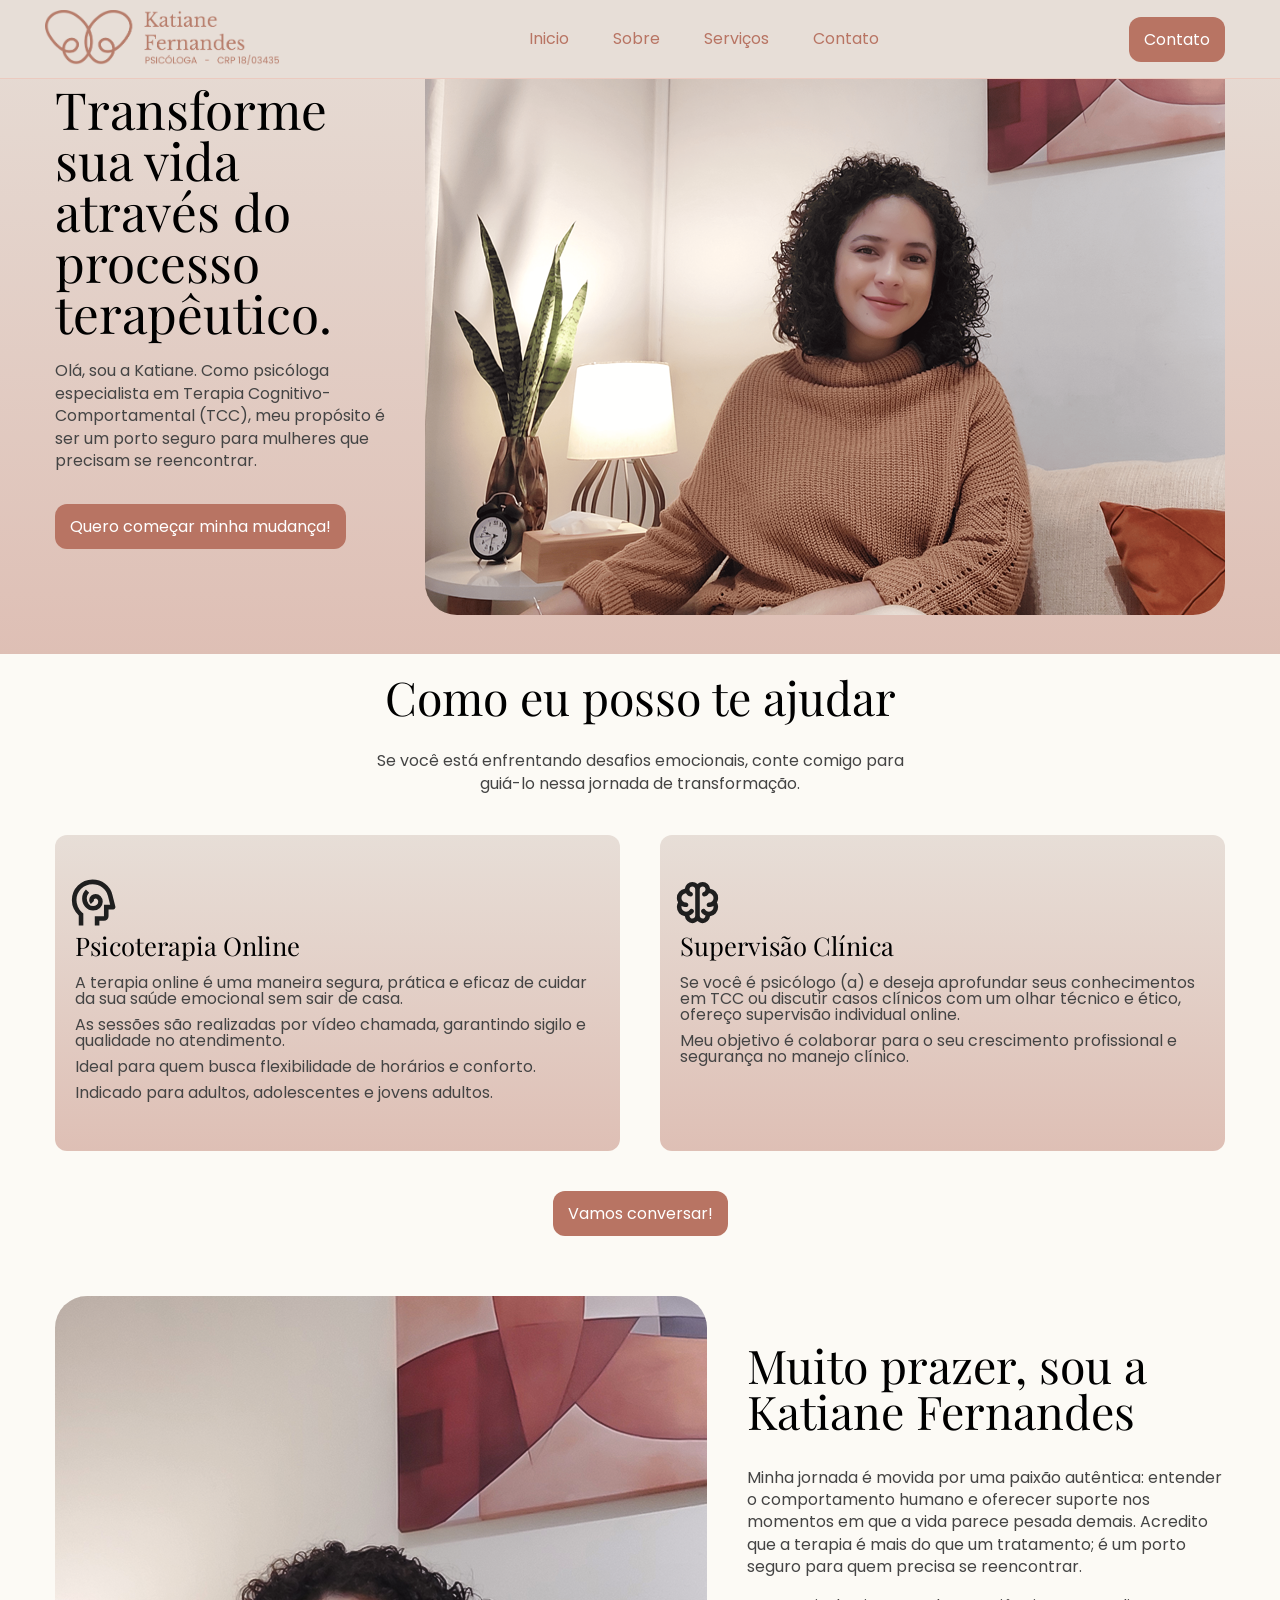
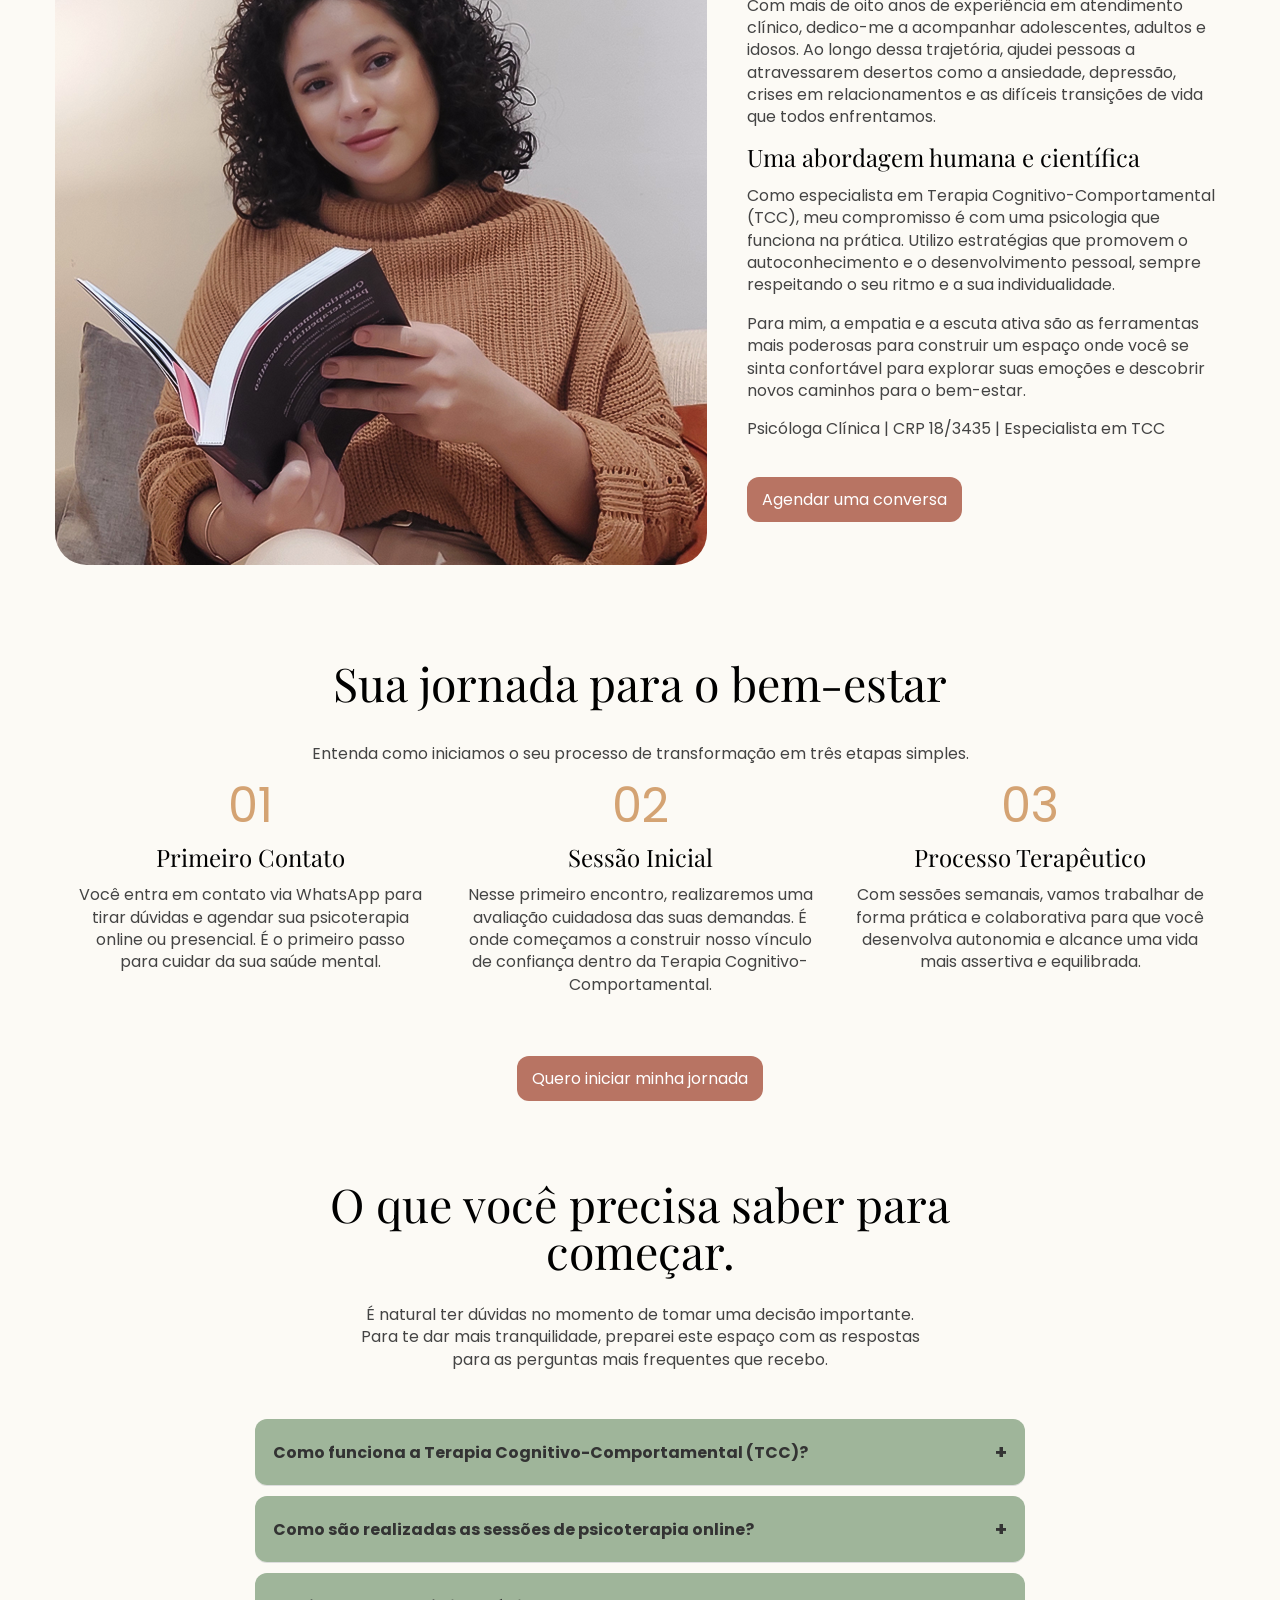
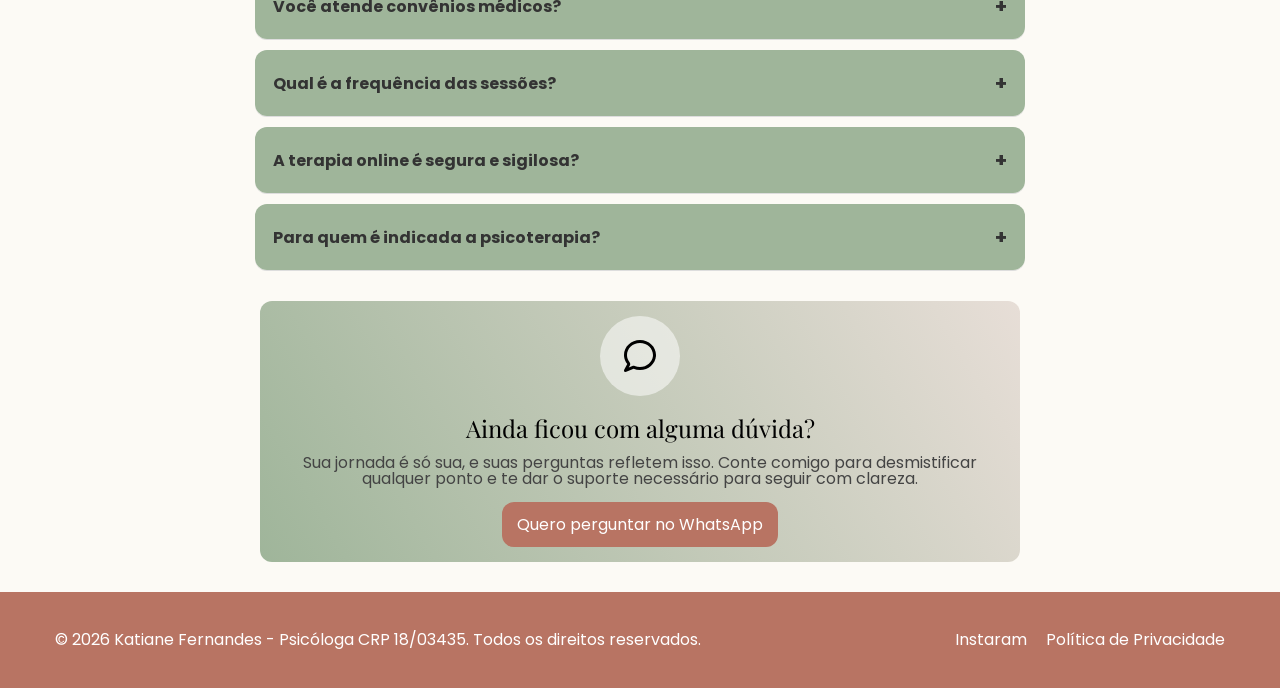
==== commit fd0a73a7: "arruma o numero do crp no rodapé" ====
--- a/index.html
+++ b/index.html
@@ -435,7 +435,7 @@
       <div class="container flex items-center justify-between">
         <div>
           <p>
-            © 2026 Katiane Fernandes - Psicóloga CRP 18/3435. Todos os direitos
+            © 2026 Katiane Fernandes - Psicóloga CRP 18/03435. Todos os direitos
             reservados.
           </p>
         </div>
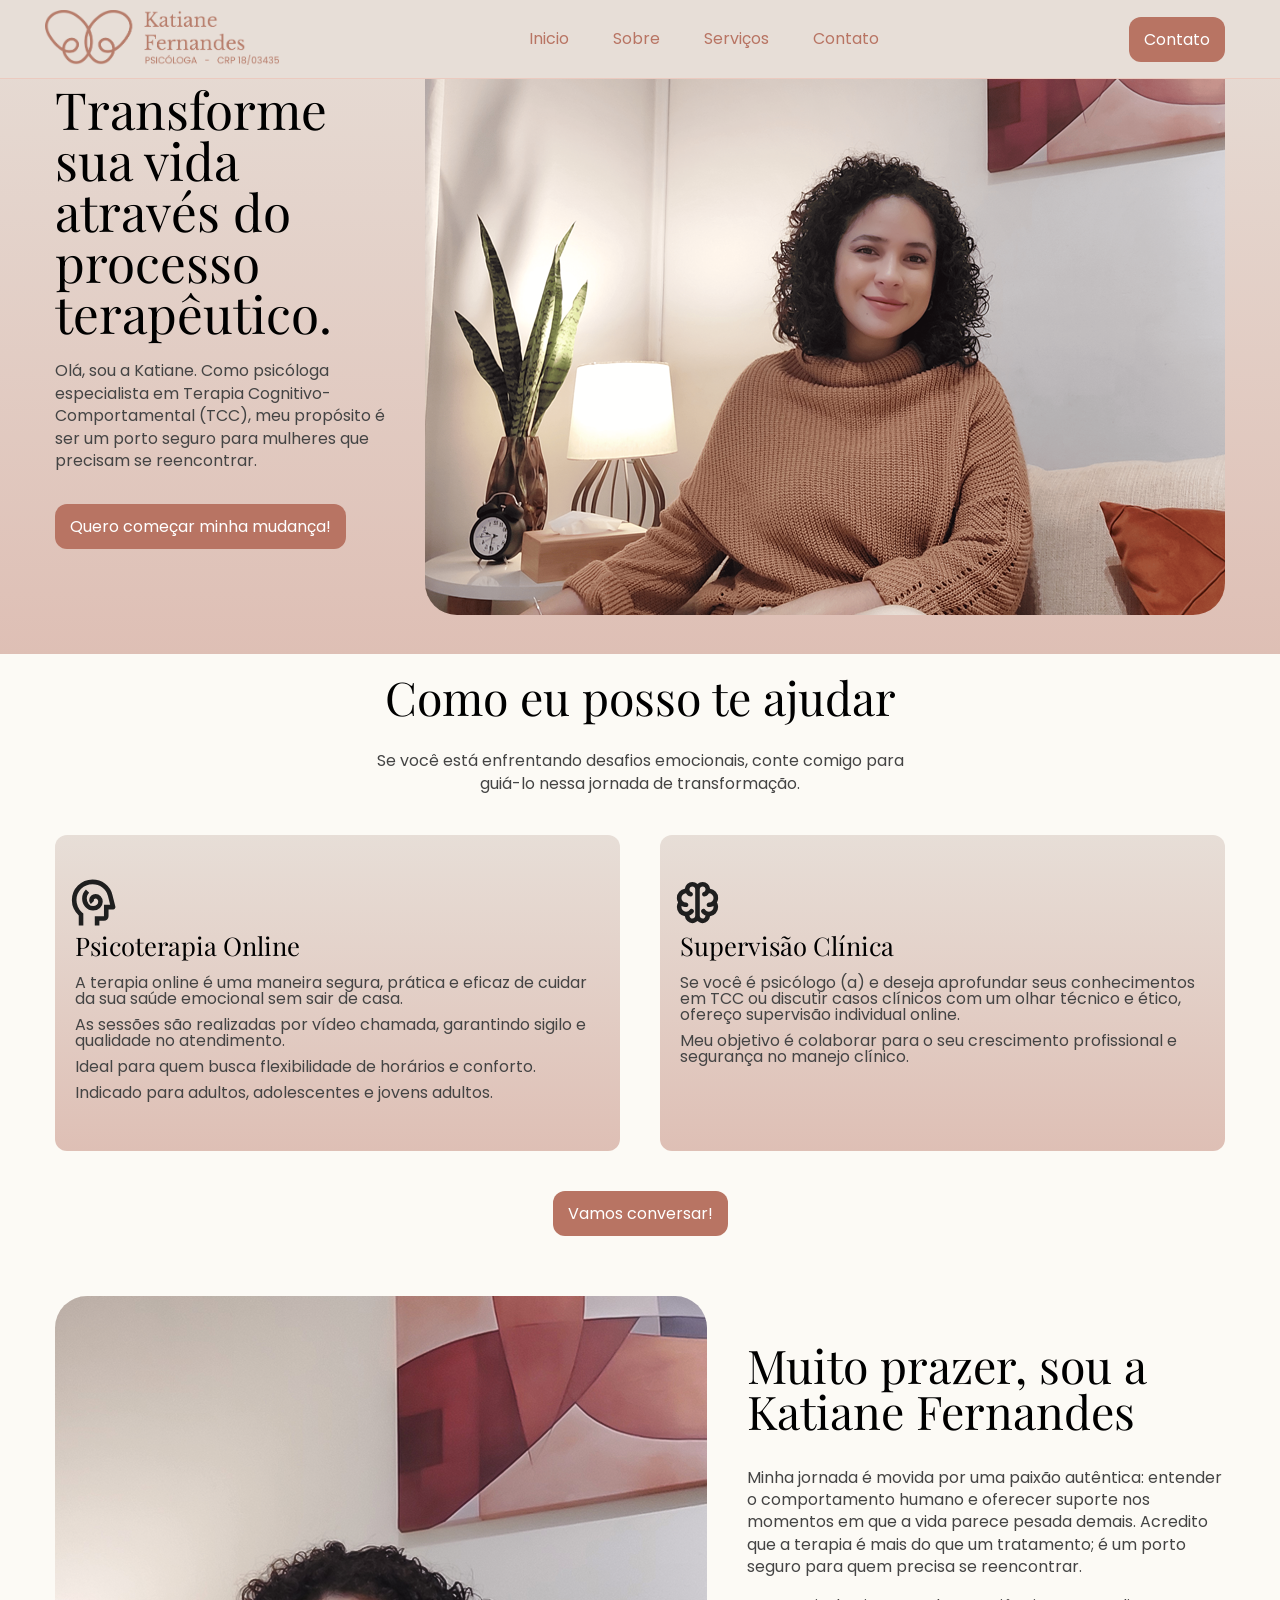
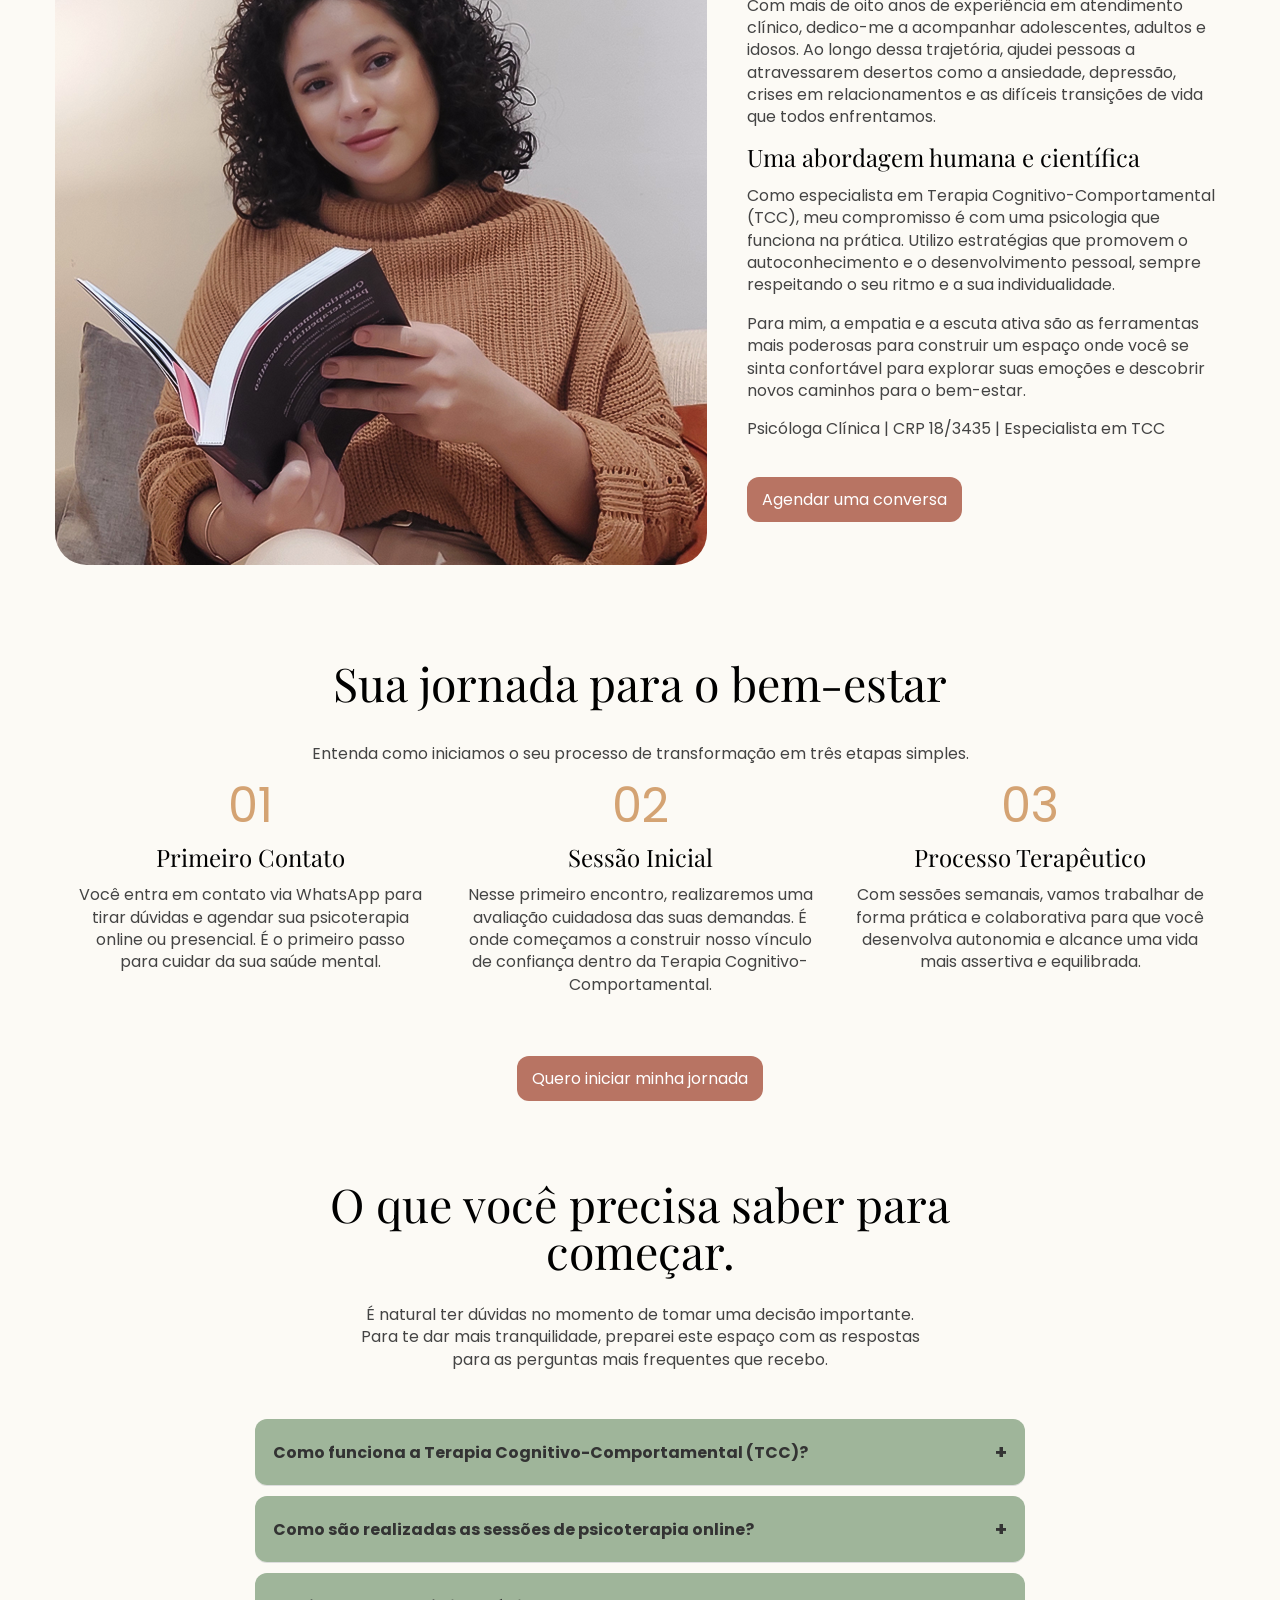
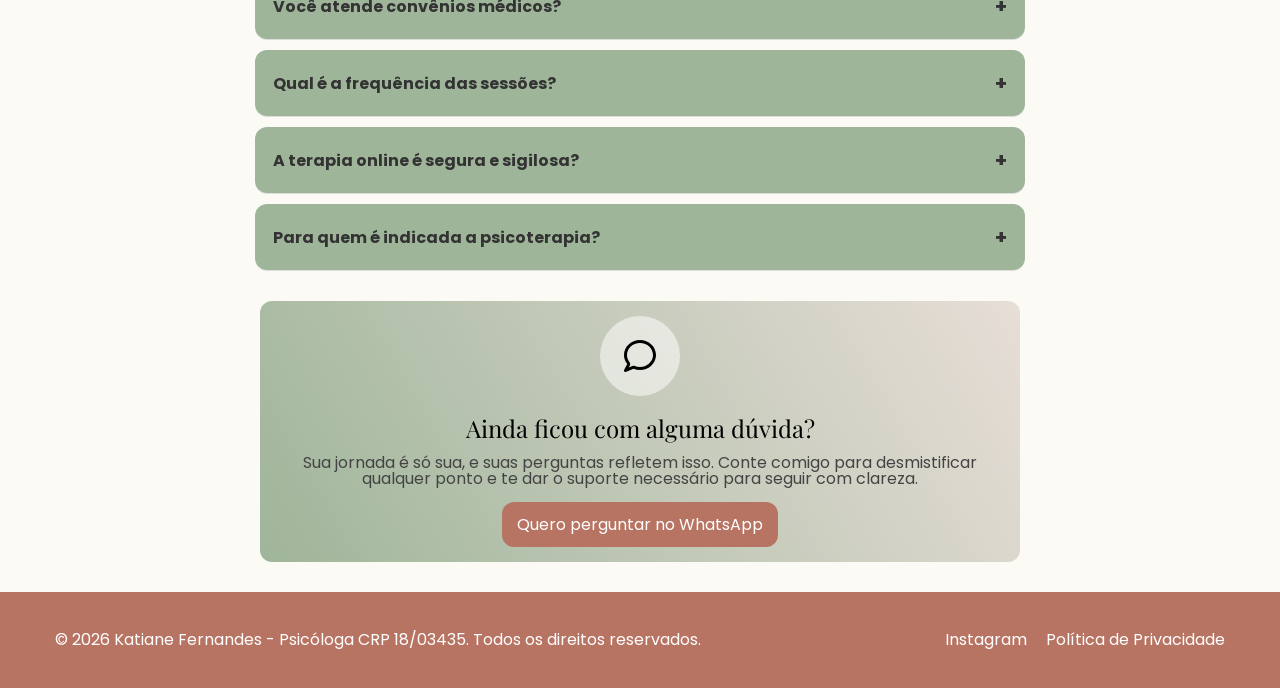
==== commit d57179d0: "arruma o nome instagram no rodapé" ====
--- a/index.html
+++ b/index.html
@@ -440,7 +440,9 @@
           </p>
         </div>
         <nav class="nav-footer">
-          <a href="https://www.instagram.com/psikatianeefernandes/">Instaram</a>
+          <a href="https://www.instagram.com/psikatianeefernandes/"
+            >Instagram</a
+          >
           <a href="/politica-privacidade.html">Política de Privacidade</a>
         </nav>
       </div>
